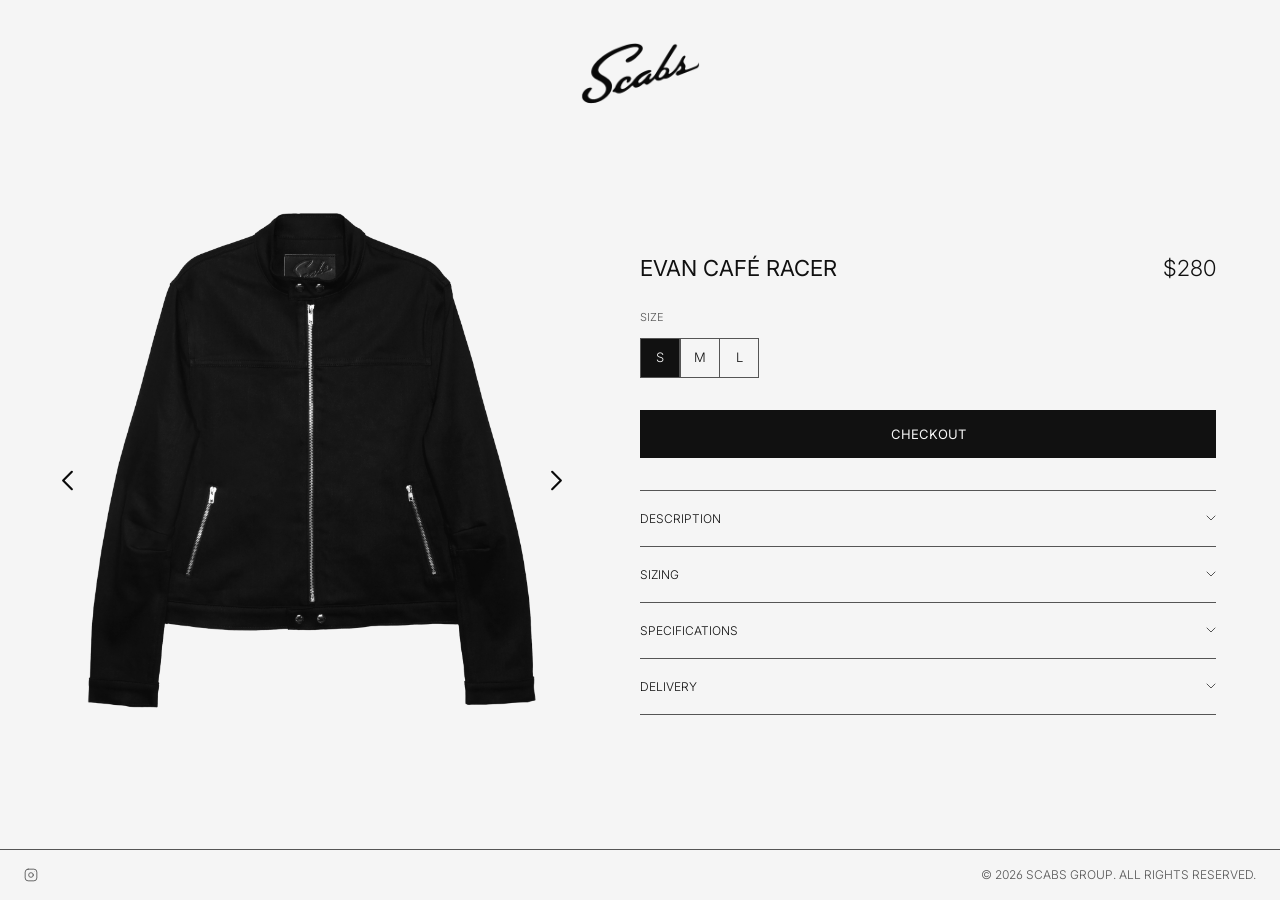
==== index.html @ aaa984b3 "Initial commit — evan café racer ecom build Co-Authored-By: Claude Sonnet 4.6 <noreply@anthropic.com" ====
<!DOCTYPE html>
<html lang="en">
<head>
  <meta charset="UTF-8">
  <meta name="viewport" content="width=device-width, initial-scale=1.0">
  <meta name="description" content="evan cafe racer — 05.30.2026. scabs group.">
  <title>scabs</title>
  <meta name="author" content="@sandithxyz">
  <link rel="icon" href="data:,">
  <link rel="preconnect" href="https://fonts.googleapis.com">
  <link rel="preconnect" href="https://fonts.gstatic.com" crossorigin>
  <link rel="stylesheet" href="https://fonts.googleapis.com/css2?family=Inter:wght@300;400;600&display=swap">
  <link rel="stylesheet" href="style.css">
</head>
<body>

  <!-- ===================== FRAME ===================== -->
  <div class="frame">

    <!-- HEADER -->
    <header class="site-header">
      <a href="index.html" class="site-header__logo-link" aria-label="scabs — home">
        <img
          src="assets/logo.webp"
          alt="SCABS GROUP"
          class="site-header__logo"
          decoding="async"
          loading="eager"
        >
      </a>
    </header>

    <!-- MAIN -->
    <main id="main-content" class="ecom-main">
      <div class="product">

        <!-- GALLERY -->
        <div class="product__gallery-wrap">
          <div class="product__gallery" aria-label="product images">

            <div class="gallery__clip">
            <div class="gallery__track">
              <img src="assets/gallery/front.webp" alt="evan café racer — front" class="gallery__img" loading="eager" decoding="async">
              <img src="assets/gallery/back.webp" alt="evan café racer — back" class="gallery__img" loading="lazy" decoding="async">
              <img src="assets/gallery/waist.webp" alt="evan café racer — waist" class="gallery__img" loading="lazy" decoding="async">
              <img src="assets/gallery/arm.webp" alt="evan café racer — arm" class="gallery__img" loading="lazy" decoding="async">
              <img src="assets/gallery/darts.webp" alt="evan café racer — darts" class="gallery__img" loading="lazy" decoding="async">
            </div>
            </div>

            <button class="gallery__btn gallery__btn--prev" type="button" aria-label="previous image">
              <svg width="22" height="13" viewBox="0 0 10 6" fill="none" stroke="currentColor" stroke-width="1" stroke-linecap="round" stroke-linejoin="round" aria-hidden="true">
                <path d="M1 1L5 5L9 1"/>
              </svg>
            </button>
            <button class="gallery__btn gallery__btn--next" type="button" aria-label="next image">
              <svg width="22" height="13" viewBox="0 0 10 6" fill="none" stroke="currentColor" stroke-width="1" stroke-linecap="round" stroke-linejoin="round" aria-hidden="true">
                <path d="M1 1L5 5L9 1"/>
              </svg>
            </button>

            <div class="gallery__dots" aria-hidden="true"></div>

          </div>
        </div>

        <!-- DETAILS -->
        <div class="product__details">

          <div class="product__header">
            <h1 class="product__title">evan caf&eacute; racer</h1>
            <span class="product__price">$280</span>
          </div>

          <div class="product__size-wrap">
            <p class="product__size-label">size</p>
            <div class="product__size-options" role="group" aria-label="select size">
              <input type="radio" name="size" id="size-s" value="s" class="size-input" checked>
              <label for="size-s" class="size-btn" data-size="S">s</label>
              <input type="radio" name="size" id="size-m" value="m" class="size-input">
              <label for="size-m" class="size-btn" data-size="M">m</label>
              <input type="radio" name="size" id="size-l" value="l" class="size-input">
              <label for="size-l" class="size-btn" data-size="L">l</label>
            </div>
          </div>

          <button class="product__checkout" type="button">checkout</button>

          <div class="product__accordion">

            <!-- DESCRIPTION -->
            <div class="accordion-item">
              <button class="accordion-header" type="button" aria-expanded="false">
                description
                <span class="accordion-icon" aria-hidden="true">
                  <svg width="10" height="6" viewBox="0 0 10 6" fill="none" stroke="currentColor" stroke-width="1" stroke-linecap="round" stroke-linejoin="round">
                    <path d="M1 1L5 5L9 1"/>
                  </svg>
                </span>
              </button>
              <div class="accordion-body">
                <div class="accordion-body__inner">
                  <p class="accordion-text">cut from a 12 oz raw stretch denim, the evan caf&eacute; racer features:</p>
                  <ul class="accordion-list">
                    <li>silver hardware</li>
                    <li>flat-felled seams throughout</li>
                    <li>darted elbows</li>
                    <li>front zipper closure</li>
                    <li>zippered front pockets</li>
                    <li>zipper vents at the sleeves</li>
                    <li>back cinches</li>
                    <li>snap closures at collar, waistband, and cuffs</li>
                    <li>vegetable tanned cowhide leather patch</li>
                  </ul>
                </div>
              </div>
            </div>

            <!-- SIZING -->
            <div class="accordion-item">
              <button class="accordion-header" type="button" aria-expanded="false">
                sizing
                <span class="accordion-icon" aria-hidden="true">
                  <svg width="10" height="6" viewBox="0 0 10 6" fill="none" stroke="currentColor" stroke-width="1" stroke-linecap="round" stroke-linejoin="round">
                    <path d="M1 1L5 5L9 1"/>
                  </svg>
                </span>
              </button>
              <div class="accordion-body">
                <div class="accordion-body__inner">
                <div class="sizing-chart">

                  <div class="sizing-chart__header">
                    <span class="sizing-chart__label">size chart</span>
                    <div class="sizing-toggle" role="group" aria-label="unit toggle">
                      <button class="sizing-toggle__btn is-active" data-unit="in" type="button">in</button>
                      <button class="sizing-toggle__btn" data-unit="cm" type="button">cm</button>
                    </div>
                  </div>

                  <div class="sizing-table-wrap">
                    <table class="sizing-table">
                      <thead>
                        <tr>
                          <th class="sizing-table__head sizing-table__head--label">size</th>
                          <th class="sizing-table__head">s</th>
                          <th class="sizing-table__head">m</th>
                          <th class="sizing-table__head">l</th>
                        </tr>
                      </thead>
                      <tbody>
                        <tr>
                          <td class="sizing-table__label">chest</td>
                          <td data-in="20" data-cm="50.8">20</td>
                          <td data-in="21" data-cm="53.3">21</td>
                          <td data-in="22" data-cm="55.9">22</td>
                        </tr>
                        <tr>
                          <td class="sizing-table__label">shoulder</td>
                          <td data-in="17" data-cm="43.2">17</td>
                          <td data-in="17.5" data-cm="44.5">17.5</td>
                          <td data-in="18" data-cm="45.7">18</td>
                        </tr>
                        <tr>
                          <td class="sizing-table__label">length</td>
                          <td data-in="24" data-cm="61.0">24</td>
                          <td data-in="24.5" data-cm="62.2">24.5</td>
                          <td data-in="25" data-cm="63.5">25</td>
                        </tr>
                        <tr>
                          <td class="sizing-table__label">sleeve</td>
                          <td data-in="26.5" data-cm="67.3">26.5</td>
                          <td data-in="26.75" data-cm="68.0">26.75</td>
                          <td data-in="27" data-cm="68.6">27</td>
                        </tr>
                      </tbody>
                    </table>
                  </div>

                  <button class="sizing-calc-trigger" type="button">SIZE CALCULATOR</button>

                </div>
                </div>
              </div>
            </div>

            <!-- SPECIFICATIONS -->
            <div class="accordion-item">
              <button class="accordion-header" type="button" aria-expanded="false">
                specifications
                <span class="accordion-icon" aria-hidden="true">
                  <svg width="10" height="6" viewBox="0 0 10 6" fill="none" stroke="currentColor" stroke-width="1" stroke-linecap="round" stroke-linejoin="round">
                    <path d="M1 1L5 5L9 1"/>
                  </svg>
                </span>
              </button>
              <div class="accordion-body">
                <div class="accordion-body__inner">
                  <dl class="spec-list">
                    <div class="spec-row">
                      <dt class="spec-label">composition</dt>
                      <dd class="spec-value">99% cotton, 1% elastane</dd>
                    </div>
                    <div class="spec-row">
                      <dt class="spec-label">hardware</dt>
                      <dd class="spec-value">snap and zipper closures in silver</dd>
                    </div>
                    <div class="spec-row">
                      <dt class="spec-label">production</dt>
                      <dd class="spec-value">made in los angeles, usa</dd>
                    </div>
                    <div class="spec-row">
                      <dt class="spec-label">care</dt>
                      <dd class="spec-value">hand wash in cold water and air dry. refer to care label for further instructions.</dd>
                    </div>
                  </dl>
                </div>
              </div>
            </div>

            <!-- DELIVERY -->
            <div class="accordion-item">
              <button class="accordion-header" type="button" aria-expanded="false">
                delivery
                <span class="accordion-icon" aria-hidden="true">
                  <svg width="10" height="6" viewBox="0 0 10 6" fill="none" stroke="currentColor" stroke-width="1" stroke-linecap="round" stroke-linejoin="round">
                    <path d="M1 1L5 5L9 1"/>
                  </svg>
                </span>
              </button>
              <div class="accordion-body">
                <div class="accordion-body__inner">
                  <dl class="spec-list">
                    <div class="spec-row">
                      <dt class="spec-label">shipping</dt>
                      <dd class="spec-value">complimentary standard shipping on all u.s. orders, 2–5 days after shipping. same/next day local delivery available within los angeles and orange county.</dd>
                    </div>
                    <div class="spec-row">
                      <dt class="spec-label">returns</dt>
                      <dd class="spec-value">items received in a defective or damaged condition may be returned within fourteen days of delivery for a full refund. all other sales are final.</dd>
                    </div>
                    <div class="spec-row">
                      <dt class="spec-label">contact</dt>
                      <dd class="spec-value">for all other inquiries contact <a href="mailto:info@scabs.online" class="accordion-link">info@scabs.online</a></dd>
                    </div>
                  </dl>
                </div>
              </div>
            </div>

          </div><!-- /.product__accordion -->

        </div><!-- /.product__details -->

      </div><!-- /.product -->
    </main>

  </div><!-- /.frame -->

  <!-- ===================== FOOTER ===================== -->
  <footer class="site-footer">
    <div class="site-footer__inner">
      <a
        href="https://www.instagram.com/scabsonline"
        class="footer-instagram"
        aria-label="scabs group on instagram"
        target="_blank"
        rel="noopener noreferrer"
      >
        <svg xmlns="http://www.w3.org/2000/svg" viewBox="0 0 24 24" width="14" height="14" fill="none" stroke="currentColor" stroke-width="1.5" stroke-linecap="round" stroke-linejoin="round" aria-hidden="true" focusable="false">
          <rect x="2" y="2" width="20" height="20" rx="5" ry="5"/>
          <circle cx="12" cy="12" r="4"/>
          <circle cx="17.5" cy="6.5" r="0.5" fill="currentColor" stroke="none"/>
        </svg>
      </a>
      <p class="footer-copy">© 2026 scabs group<span class="footer-copy__rights">. all rights reserved.</span></p>
    </div>
  </footer>

  <!-- ===================== SIZE CALCULATOR MODAL ===================== -->
  <div class="calc-backdrop" id="calc-backdrop" aria-hidden="true"></div>

  <div
    class="calc-modal"
    id="calc-modal"
    role="dialog"
    aria-modal="true"
    aria-labelledby="calc-modal-heading"
    aria-hidden="true"
    tabindex="-1"
  >
    <div class="calc-modal__header">
      <h2 class="calc-modal__heading" id="calc-modal-heading">size calculator</h2>
      <button class="calc-modal__close" id="calc-modal-close" type="button" aria-label="close size calculator">
        <svg width="12" height="12" viewBox="0 0 12 12" fill="none" stroke="currentColor" stroke-width="1" stroke-linecap="round" aria-hidden="true">
          <line x1="1" y1="1" x2="11" y2="11"/>
          <line x1="11" y1="1" x2="1" y2="11"/>
        </svg>
      </button>
    </div>

    <!-- STEP 1: HEIGHT + WEIGHT -->
    <div class="calc-step" id="calc-step-1">
      <div class="calc-unit-toggle" role="group" aria-label="measurement unit">
        <button class="calc-unit-btn is-active" data-unit="imperial" type="button">imperial</button>
        <button class="calc-unit-btn" data-unit="metric" type="button">metric</button>
      </div>

      <div id="calc-imperial-fields">
        <div class="calc-field-group">
          <label class="calc-label" for="calc-ft">height</label>
          <div class="calc-height-row">
            <input class="calc-input" type="number" id="calc-ft" placeholder="ft" min="4" max="7">
            <input class="calc-input" type="number" id="calc-in" placeholder="in" min="0" max="11">
          </div>
        </div>
        <div class="calc-field-group">
          <label class="calc-label" for="calc-lbs">weight</label>
          <input class="calc-input" type="number" id="calc-lbs" placeholder="lbs" min="80" max="400">
        </div>
        <span class="calc-error" id="calc-imperial-error" role="alert" aria-live="polite"></span>
      </div>

      <div id="calc-metric-fields" hidden>
        <div class="calc-field-group">
          <label class="calc-label" for="calc-cm">height</label>
          <input class="calc-input" type="number" id="calc-cm" placeholder="cm" min="140" max="220">
        </div>
        <div class="calc-field-group">
          <label class="calc-label" for="calc-kg">weight</label>
          <input class="calc-input" type="number" id="calc-kg" placeholder="kg" min="40" max="180">
        </div>
        <span class="calc-error" id="calc-metric-error" role="alert" aria-live="polite"></span>
      </div>

      <button class="calc-btn calc-btn--ghost" id="calc-next" type="button">next</button>
    </div>

    <!-- STEP 2: BODY TYPE -->
    <div class="calc-step" id="calc-step-2" hidden>
      <p class="calc-step-label">body type</p>
      <div class="calc-type-options" role="group" aria-label="select body type">
        <button class="calc-type-btn" data-type="slim" type="button">
          <span class="calc-type-name">slim</span>
          <span class="calc-type-desc">lean frame, minimal mass</span>
        </button>
        <button class="calc-type-btn" data-type="regular" type="button">
          <span class="calc-type-name">regular</span>
          <span class="calc-type-desc">average proportions</span>
        </button>
        <button class="calc-type-btn" data-type="athletic" type="button">
          <span class="calc-type-name">athletic</span>
          <span class="calc-type-desc">muscular, active build</span>
        </button>
        <button class="calc-type-btn" data-type="broad" type="button">
          <span class="calc-type-name">broad</span>
          <span class="calc-type-desc">wider frame, broader shoulders</span>
        </button>
      </div>
      <button class="calc-btn calc-btn--ghost" id="calc-back-2" type="button">back</button>
    </div>

    <!-- STEP 3: RESULT -->
    <div class="calc-step" id="calc-step-3" hidden>
      <p class="calc-step-label">recommended size</p>
      <p class="calc-result" id="calc-result-size">—</p>
      <div class="calc-step-actions">
        <button class="calc-btn calc-btn--primary" id="calc-checkout" type="button">select size</button>
        <button class="calc-btn calc-btn--ghost" id="calc-back" type="button">back</button>
      </div>
    </div>

  </div><!-- /.calc-modal -->

  <!-- ===================== LIGHTBOX ===================== -->
  <div class="lightbox" id="lightbox" role="dialog" aria-modal="true" aria-label="image viewer" aria-hidden="true">
    <button class="lightbox__close" id="lightbox-close" type="button" aria-label="close">
      <svg width="14" height="14" viewBox="0 0 12 12" fill="none" stroke="currentColor" stroke-width="1" stroke-linecap="round" aria-hidden="true">
        <line x1="1" y1="1" x2="11" y2="11"/>
        <line x1="11" y1="1" x2="1" y2="11"/>
      </svg>
    </button>
    <div class="lightbox__stage">
      <div class="lightbox__track"></div>
    </div>
    <button class="lightbox__btn lightbox__btn--prev" type="button" aria-label="previous image">
      <svg width="22" height="13" viewBox="0 0 10 6" fill="none" stroke="currentColor" stroke-width="1" stroke-linecap="round" stroke-linejoin="round" aria-hidden="true">
        <path d="M1 1L5 5L9 1"/>
      </svg>
    </button>
    <button class="lightbox__btn lightbox__btn--next" type="button" aria-label="next image">
      <svg width="22" height="13" viewBox="0 0 10 6" fill="none" stroke="currentColor" stroke-width="1" stroke-linecap="round" stroke-linejoin="round" aria-hidden="true">
        <path d="M1 1L5 5L9 1"/>
      </svg>
    </button>
    <div class="lightbox__dots" aria-hidden="true"></div>
  </div><!-- /.lightbox -->

  <script src="scripts/main.js"></script>
</body>
</html>
---- style.css ----
/* =============================================================
   SCABS GROUP LLC — ecom/style.css
   ============================================================= */

/* ─── DESIGN TOKENS ─────────────────────────────────────────── */
:root {
  /* Color */
  --paper: #F5F5F5;
  --smoke: #555555;
  --onyx:  #111111;
  --dust:  #DBD7D2;

  /* Typography */
  --font: "Inter", system-ui, -apple-system, sans-serif;

  /* Type sizes */
  --text-10: 10px;
  --text-11: 11px;
  --text-12: 12px;
  --text-13: 13px;
  --text-14: 14px;

  /* Spacing */
  --space-2:  8px;
  --space-3:  12px;
  --space-4:  16px;
  --space-5:  20px;
  --space-6:  24px;
  --space-7:  32px;
  --space-8:  40px;
  --space-9:  48px;

  /* Layout */
  --frame-pad: 24px;

  /* Border */
  --border: 0.5px solid var(--smoke);

  /* Transition */
  --transition: 200ms ease;
}


/* ─── RESET ──────────────────────────────────────────────────── */
*, *::before, *::after {
  box-sizing: border-box;
  margin: 0;
  padding: 0;
}

html {
  font-size: 100%;
  -webkit-text-size-adjust: 100%;
}

img {
  display: block;
  max-width: 100%;
}

a {
  color: inherit;
  text-decoration: none;
}

::selection {
  background-color: var(--onyx);
  color: var(--paper);
}


/* ─── BASE ───────────────────────────────────────────────────── */
body {
  background-color: var(--paper);
  color: var(--smoke);
  font-family: var(--font);
  font-size: var(--text-13);
  font-weight: 300;
  line-height: 1.5;
  font-feature-settings: "ss01" 1, "cv11" 1;
  text-transform: uppercase;
  min-height: 100vh;
  min-height: 100dvh;
  display: flex;
  flex-direction: column;
}

/* ─── PAGE LOAD ANIMATION ────────────────────────────────────── */
@keyframes fade-up {
  from { opacity: 0; transform: translateY(6px); }
  to   { opacity: 1; transform: translateY(0); }
}

.site-header { animation: fade-up 900ms cubic-bezier(0.25, 0, 0.1, 1) both; animation-delay:   0ms; }
.ecom-main   { animation: fade-up 900ms cubic-bezier(0.25, 0, 0.1, 1) both; animation-delay:  60ms; }
.site-footer { animation: fade-up 900ms cubic-bezier(0.25, 0, 0.1, 1) both; animation-delay: 120ms; }


/* ─── FRAME ──────────────────────────────────────────────────── */
.frame {
  padding: var(--frame-pad);
  display: flex;
  flex-direction: column;
  flex: 1;
}


/* ─── HEADER ─────────────────────────────────────────────────── */
.site-header {
  display: flex;
  justify-content: center;
  align-items: center;
  height: 120px;
  overflow: visible;
  margin-top: -12px;
  margin-bottom: 0;
}

.site-header__logo-link {
  display: inline-flex;
  height: 120px;
  transition: opacity var(--transition);
}

.site-header__logo-link:hover {
  opacity: 0.6;
}

.site-header__logo-link:focus-visible {
  outline: 1.5px solid var(--onyx);
  outline-offset: 3px;
}

.site-header__logo {
  height: 100%;
  width: auto;
  filter: invert(1);
}


/* ─── ECOM MAIN ──────────────────────────────────────────────── */
.ecom-main {
  flex: 1;
  display: flex;
}


/* ─── PRODUCT LAYOUT ─────────────────────────────────────────── */
.product {
  display: flex;
  flex: 1;
  align-items: flex-start;
}

.product__gallery-wrap {
  flex: 1;
  display: flex;
  justify-content: center;
  align-items: flex-start;
}

.product__gallery {
  background-color: var(--paper);
  position: sticky;
  top: var(--frame-pad);
  aspect-ratio: 4 / 5;
  height: calc(100dvh - 120px - 2 * var(--frame-pad) - 56px);
  overflow: visible;
}

.product__details {
  flex: 1;
  padding: var(--space-9) var(--space-8);
  padding-top: calc(var(--space-9) * 2.5);
}


/* ─── PRODUCT DETAILS ────────────────────────────────────────── */
.product__header {
  display: flex;
  align-items: baseline;
  justify-content: space-between;
  margin-bottom: var(--space-6);
}

.product__title {
  font-size: 22px;
  font-weight: 400;
  color: var(--onyx);
}

.product__price {
  font-size: 22px;
  font-weight: 300;
  color: var(--onyx);
}

/* ─── SIZE ───────────────────────────────────────────────────── */
.product__size-wrap {
  margin-bottom: var(--space-7);
}

.product__size-label {
  font-size: var(--text-11);
  font-weight: 300;
  color: var(--smoke);
  margin-bottom: var(--space-3);
}

.product__size-options {
  display: flex;
}

.size-input {
  position: absolute;
  opacity: 0;
  pointer-events: none;
  width: 0;
  height: 0;
}

.size-btn {
  display: flex;
  align-items: center;
  justify-content: center;
  width: 40px;
  height: 40px;
  border: var(--border);
  margin-left: -0.5px;
  font-family: var(--font);
  font-size: var(--text-13);
  font-weight: 300;
  color: var(--onyx);
  cursor: pointer;
  transition: background-color var(--transition), color var(--transition);
}

.size-input:first-child + .size-btn {
  margin-left: 0;
}

.size-input:checked + .size-btn {
  background-color: var(--onyx);
  color: var(--paper);
}

.size-btn:hover {
  background-color: var(--dust);
  color: var(--onyx);
}


/* ─── CHECKOUT ───────────────────────────────────────────────── */
.product__checkout {
  width: 100%;
  padding: var(--space-4);
  background-color: var(--onyx);
  color: var(--paper);
  font-family: var(--font);
  font-size: var(--text-13);
  font-weight: 400;
  text-transform: uppercase;
  border: none;
  cursor: pointer;
  margin-bottom: var(--space-7);
  transition: background-color var(--transition), color var(--transition);
}

.product__checkout:hover {
  background-color: var(--dust);
  color: var(--onyx);
}

.product__checkout:focus-visible {
  outline: 1.5px solid var(--onyx);
  outline-offset: 2px;
}


/* ─── ACCORDION ──────────────────────────────────────────────── */
.product__accordion {
  border-top: var(--border);
}

.accordion-item {
  border-bottom: var(--border);
}

.accordion-header {
  display: flex;
  align-items: center;
  justify-content: space-between;
  width: 100%;
  padding: var(--space-5) 0;
  font-family: var(--font);
  font-size: var(--text-12);
  font-weight: 300;
  color: var(--onyx);
  background: none;
  border: none;
  cursor: pointer;
  text-align: left;
  text-transform: uppercase;
}

.accordion-icon {
  display: inline-flex;
  align-items: center;
  flex-shrink: 0;
  color: var(--smoke);
}

.accordion-icon svg {
  transition: transform 0.2s linear;
}

.accordion-item.is-open .accordion-icon svg {
  transform: rotate(180deg);
}

.accordion-body {
  height: 0;
  overflow: hidden;
  transition: height 0.25s linear;
}

.accordion-body__inner {
  padding-bottom: var(--space-5);
}

.accordion-text {
  font-size: var(--text-12);
  font-weight: 300;
  color: var(--smoke);
  margin-bottom: var(--space-3);
}

.accordion-list {
  list-style: none;
  display: flex;
  flex-direction: column;
  gap: var(--space-2);
}

.accordion-list li {
  font-size: var(--text-12);
  font-weight: 300;
  color: var(--smoke);
  padding-left: var(--space-4);
  position: relative;
}

.accordion-list li::before {
  content: '·';
  position: absolute;
  left: 0;
}

.spec-list {
  display: flex;
  flex-direction: column;
  gap: var(--space-3);
}

.spec-row {
  display: flex;
  gap: var(--space-6);
}

.spec-label {
  font-size: var(--text-12);
  font-weight: 300;
  color: var(--onyx);
  min-width: 100px;
  flex-shrink: 0;
}

.spec-value {
  font-size: var(--text-12);
  font-weight: 300;
  color: var(--smoke);
  line-height: 1.5;
}

/* ─── SIZING CHART ───────────────────────────────────────────── */
.sizing-chart {
  display: flex;
  flex-direction: column;
  gap: var(--space-5);
}

.sizing-chart__header {
  display: flex;
  align-items: center;
  justify-content: space-between;
}

.sizing-chart__label {
  font-size: var(--text-12);
  font-weight: 300;
  color: var(--onyx);
}

.sizing-toggle {
  display: flex;
}

.sizing-toggle__btn {
  display: flex;
  align-items: center;
  justify-content: center;
  width: 48px;
  height: 28px;
  border: var(--border);
  margin-left: -0.5px;
  font-family: var(--font);
  font-size: var(--text-12);
  font-weight: 300;
  color: var(--onyx);
  background: transparent;
  cursor: pointer;
  text-transform: uppercase;
  transition: background-color var(--transition), color var(--transition);
}

.sizing-toggle__btn:first-child {
  margin-left: 0;
}

.sizing-toggle__btn.is-active {
  background-color: var(--onyx);
  color: var(--paper);
}

.sizing-toggle__btn:not(.is-active):hover {
  background-color: var(--dust);
}

.sizing-table-wrap {
  overflow-x: auto;
}

.sizing-table {
  width: 100%;
  border-collapse: collapse;
  font-size: var(--text-12);
  font-weight: 300;
  table-layout: fixed;
}

.sizing-table__head {
  background-color: var(--dust);
  color: var(--onyx);
  font-weight: 300;
  padding: var(--space-3) var(--space-4);
  border: none;
  text-align: center;
  width: 25%;
}

.sizing-table__head--label {
  text-align: center;
}

.sizing-table tbody tr {
  border-top: 6px solid transparent;
}

.sizing-table td {
  padding: var(--space-3) var(--space-4);
  border: none;
  color: var(--smoke);
  text-align: center;
}

.sizing-table td.sizing-table__label {
  color: var(--onyx);
  text-align: center;
}

.sizing-calc-trigger {
  background: none;
  border: none;
  padding: 0;
  font-family: inherit;
  font-size: var(--text-12);
  font-weight: inherit;
  color: inherit;
  text-decoration: underline;
  text-underline-offset: 2px;
  cursor: pointer;
  transition: color var(--transition);
}

.sizing-calc-trigger:hover {
  color: var(--onyx);
}


.accordion-link {
  color: inherit;
  text-decoration: underline;
  text-underline-offset: 2px;
  transition: color var(--transition);
}

.accordion-link:hover {
  color: var(--onyx);
}


/* ─── GALLERY ────────────────────────────────────────────────── */
.gallery__clip {
  width: 100%;
  height: 100%;
  overflow: hidden;
}

.gallery__track {
  display: flex;
  width: 100%;
  height: 100%;
  transition: transform 0.18s linear; /* overridden by JS when snapping */
}

.gallery__img {
  flex: none;
  width: 100%;
  height: 100%;
  object-fit: cover;
  -webkit-touch-callout: none;
  -webkit-user-select: none;
  user-select: none;
}

.lightbox__img {
  -webkit-touch-callout: none;
  -webkit-user-select: none;
  user-select: none;
}

.gallery__btn {
  position: absolute;
  top: 50%;
  transform: translateY(-50%);
  background: none;
  border: none;
  padding: 4px;
  color: white;
  mix-blend-mode: difference;
  cursor: pointer;
  display: inline-flex;
  align-items: center;
  justify-content: center;
}

.gallery__btn--prev {
  left: 0;
  rotate: 90deg;
}

.gallery__btn--next {
  right: 0;
  rotate: -90deg;
}

.gallery__dots {
  display: none;
}

.gallery__dot {
  width: 6px;
  height: 6px;
  border-radius: 50%;
  background-color: var(--dust);
  border: none;
  padding: 0;
  cursor: pointer;
  transition: background-color var(--transition);
  flex-shrink: 0;
}

.gallery__dot:hover,
.gallery__dot.is-active {
  background-color: var(--onyx);
}



/* ─── FOOTER ─────────────────────────────────────────────────── */
.site-footer {
  border-top: var(--border);
  padding: var(--space-4) var(--frame-pad);
}

.site-footer__inner {
  display: flex;
  align-items: center;
  justify-content: space-between;
}

.footer-instagram {
  color: var(--smoke);
  display: inline-flex;
  align-items: center;
  transition: color var(--transition);
}

.footer-instagram:hover {
  color: var(--onyx);
}

.footer-instagram:focus-visible {
  outline: 1.5px solid var(--onyx);
  outline-offset: 2px;
}

.footer-copy {
  font-size: var(--text-12);
  font-weight: 300;
  color: var(--smoke);
  text-align: right;
}


/* ─── SIZE CALCULATOR MODAL ──────────────────────────────────── */
.calc-backdrop {
  position: fixed;
  inset: 0;
  background-color: rgba(17, 17, 17, 0.60);
  z-index: 200;
  opacity: 0;
  pointer-events: none;
  transition: opacity var(--transition);
}

.calc-backdrop.is-visible {
  opacity: 1;
  pointer-events: auto;
}

/* ─── LIGHTBOX ───────────────────────────────────────────────── */

.lightbox {
  position: fixed;
  inset: 0;
  z-index: 300;
  background-color: var(--paper);
  display: flex;
  align-items: center;
  justify-content: center;
  opacity: 0;
  pointer-events: none;
  transition: opacity 250ms ease;
}

.lightbox.is-visible {
  opacity: 1;
  pointer-events: auto;
}

.lightbox__stage {
  width: 100%;
  height: 100%;
  overflow: hidden;
}

.lightbox__track {
  display: flex;
  width: 100%;
  height: 100%;
  transition: transform 0.18s linear;
}

.lightbox__img {
  flex: none;
  width: 100%;
  height: 100%;
  object-fit: contain;
  padding: 60px var(--space-9);
}

.lightbox__close {
  position: absolute;
  top: var(--frame-pad);
  right: var(--frame-pad);
  background: none;
  border: none;
  color: var(--onyx);
  cursor: pointer;
  padding: var(--space-2);
  transition: opacity var(--transition);
}

.lightbox__close:hover {
  opacity: 0.6;
}

.lightbox__btn {
  position: absolute;
  top: 50%;
  transform: translateY(-50%);
  background: none;
  border: none;
  color: var(--onyx);
  cursor: pointer;
  padding: 4px;
  transition: opacity var(--transition);
  display: inline-flex;
  align-items: center;
  justify-content: center;
}

.lightbox__btn:hover {
  opacity: 0.6;
}

.lightbox__btn--prev {
  left: var(--frame-pad);
  rotate: 90deg;
}

.lightbox__btn--next {
  right: var(--frame-pad);
  rotate: -90deg;
}

.lightbox__dots {
  position: absolute;
  bottom: var(--space-7);
  left: 0;
  right: 0;
  display: none;
  gap: 8px;
  justify-content: center;
  align-items: center;
}

.lightbox__dot {
  width: 6px;
  height: 6px;
  border-radius: 50%;
  background-color: var(--dust);
  border: none;
  padding: 0;
  cursor: pointer;
  flex-shrink: 0;
  transition: background-color var(--transition);
}

.lightbox__dot:hover,
.lightbox__dot.is-active {
  background-color: var(--onyx);
}

@media (max-width: 768px) {
  .lightbox__btn {
    display: none;
  }

  .lightbox__dots {
    display: flex;
  }

  .lightbox__img {
    padding: 60px var(--space-5);
  }
}

/* ─── CALC MODAL ─────────────────────────────────────────────── */

.calc-modal {
  position: fixed;
  top: 50%;
  left: 50%;
  transform: translate(-50%, -50%);
  z-index: 201;
  background-color: var(--paper);
  border: var(--border);
  width: calc(100% - var(--space-9));
  max-width: 420px;
  padding: var(--space-7);
  max-height: 90dvh;
  overflow-y: auto;
  opacity: 0;
  pointer-events: none;
  transition: opacity var(--transition);
  outline: none;
}

.calc-modal.is-visible {
  opacity: 1;
  pointer-events: auto;
}

.calc-modal__header {
  display: flex;
  align-items: center;
  justify-content: space-between;
  margin-bottom: var(--space-7);
}

.calc-modal__heading {
  font-size: var(--text-13);
  font-weight: 400;
  color: var(--onyx);
}

.calc-modal__close {
  background: none;
  border: none;
  padding: 0;
  color: var(--smoke);
  display: inline-flex;
  align-items: center;
  cursor: pointer;
  transition: color var(--transition);
}

.calc-modal__close:hover {
  color: var(--onyx);
}

.calc-modal__close:focus-visible {
  outline: 1.5px solid var(--onyx);
  outline-offset: 2px;
}

.calc-step {
  display: flex;
  flex-direction: column;
  gap: var(--space-5);
}

.calc-step[hidden] {
  display: none;
}

.calc-unit-toggle {
  display: flex;
}

.calc-unit-btn {
  flex: 1;
  padding: var(--space-3);
  border: var(--border);
  margin-left: -0.5px;
  font-family: var(--font);
  font-size: var(--text-12);
  font-weight: 300;
  color: var(--onyx);
  background: transparent;
  cursor: pointer;
  text-transform: uppercase;
  transition: background-color var(--transition), color var(--transition);
}

.calc-unit-btn:first-child {
  margin-left: 0;
}

.calc-unit-btn.is-active {
  background-color: var(--onyx);
  color: var(--paper);
}

.calc-unit-btn:not(.is-active):hover {
  background-color: var(--dust);
}

.calc-field-group {
  display: flex;
  flex-direction: column;
  gap: var(--space-2);
  margin-top: var(--space-4);
}

.calc-field-group:first-child {
  margin-top: 0;
}

.calc-label {
  font-size: var(--text-11);
  font-weight: 300;
  color: var(--smoke);
}

.calc-height-row {
  display: flex;
  gap: var(--space-3);
}

.calc-input {
  width: 100%;
  font-family: var(--font);
  font-size: var(--text-13);
  font-weight: 300;
  color: var(--onyx);
  background: transparent;
  border: var(--border);
  padding: var(--space-3) var(--space-4);
  outline: none;
  appearance: none;
  -webkit-appearance: none;
  transition: border-color var(--transition);
}

.calc-input:focus {
  border-color: var(--onyx);
}

.calc-input[type="number"]::-webkit-outer-spin-button,
.calc-input[type="number"]::-webkit-inner-spin-button {
  -webkit-appearance: none;
  margin: 0;
}

.calc-input[type="number"] {
  -moz-appearance: textfield;
}

.calc-input::placeholder {
  color: var(--smoke);
  opacity: 0.5;
}

.calc-error {
  display: block;
  font-size: var(--text-11);
  font-weight: 300;
  color: var(--smoke);
  margin-top: var(--space-4);
}

.calc-btn {
  width: 100%;
  padding: var(--space-3) var(--space-4);
  font-family: var(--font);
  font-size: var(--text-12);
  font-weight: 400;
  text-transform: uppercase;
  cursor: pointer;
  transition: background-color var(--transition), color var(--transition);
}

.calc-btn--primary {
  background-color: var(--onyx);
  color: var(--paper);
  border: none;
}

.calc-btn--primary:hover {
  background-color: var(--dust);
  color: var(--onyx);
}

.calc-btn--ghost {
  background: transparent;
  color: var(--onyx);
  border: var(--border);
}

.calc-btn--ghost:hover {
  background-color: var(--dust);
}

.calc-step-label {
  font-size: var(--text-11);
  font-weight: 300;
  color: var(--smoke);
}

.calc-type-options {
  display: grid;
  grid-template-columns: 1fr 1fr;
  gap: 0;
}

.calc-type-btn {
  display: flex;
  flex-direction: column;
  align-items: flex-start;
  gap: var(--space-2);
  padding: var(--space-4);
  border: var(--border);
  margin-top: -0.5px;
  margin-left: -0.5px;
  font-family: var(--font);
  color: var(--onyx);
  background: transparent;
  cursor: pointer;
  text-align: left;
  text-transform: uppercase;
  transition: background-color var(--transition), color var(--transition);
}

.calc-type-btn:nth-child(1),
.calc-type-btn:nth-child(2) {
  margin-top: 0;
}

.calc-type-btn:nth-child(odd) {
  margin-left: 0;
}

.calc-type-btn:hover {
  background-color: var(--dust);
  color: var(--onyx);
}

.calc-type-btn.is-active {
  background-color: var(--onyx);
  color: var(--paper);
}

.calc-type-name {
  font-size: var(--text-12);
  font-weight: 400;
}

.calc-type-desc {
  font-size: var(--text-10);
  font-weight: 300;
  line-height: 1.4;
  text-transform: none;
}

.calc-result {
  font-size: 48px;
  font-weight: 300;
  color: var(--onyx);
  text-align: center;
  padding-block: var(--space-5);
}

.calc-step-actions {
  display: flex;
  flex-direction: column;
  gap: var(--space-3);
}


/* ─── MOBILE ─────────────────────────────────────────────────── */
@media (max-width: 768px) {
  .site-header {
    height: 130px;
  }

  .site-header__logo-link {
    height: 120px;
  }

  .product {
    flex-direction: column;
  }

  .product__gallery-wrap {
    flex: none;
    width: 100%;
    display: block;
  }

  .product__gallery {
    position: relative;
    width: calc(100% - 2 * var(--space-5));
    aspect-ratio: 4 / 5;
    height: auto;
    margin-inline: var(--space-5);
  }

  .gallery__btn {
    display: none;
  }

  .gallery__dots {
    display: flex;
    gap: 8px;
    justify-content: center;
    align-items: center;
    padding-top: var(--space-5);
    padding-bottom: var(--space-5);
  }

  .product__details {
    padding: var(--space-5) var(--space-5);
  }


  .calc-modal {
    width: calc(100% - 88px);
  }

  .site-footer {
    margin-top: -16px;
    padding-bottom: calc(var(--space-4) + 16px);
  }

  .footer-copy__rights {
    display: none;
  }
}
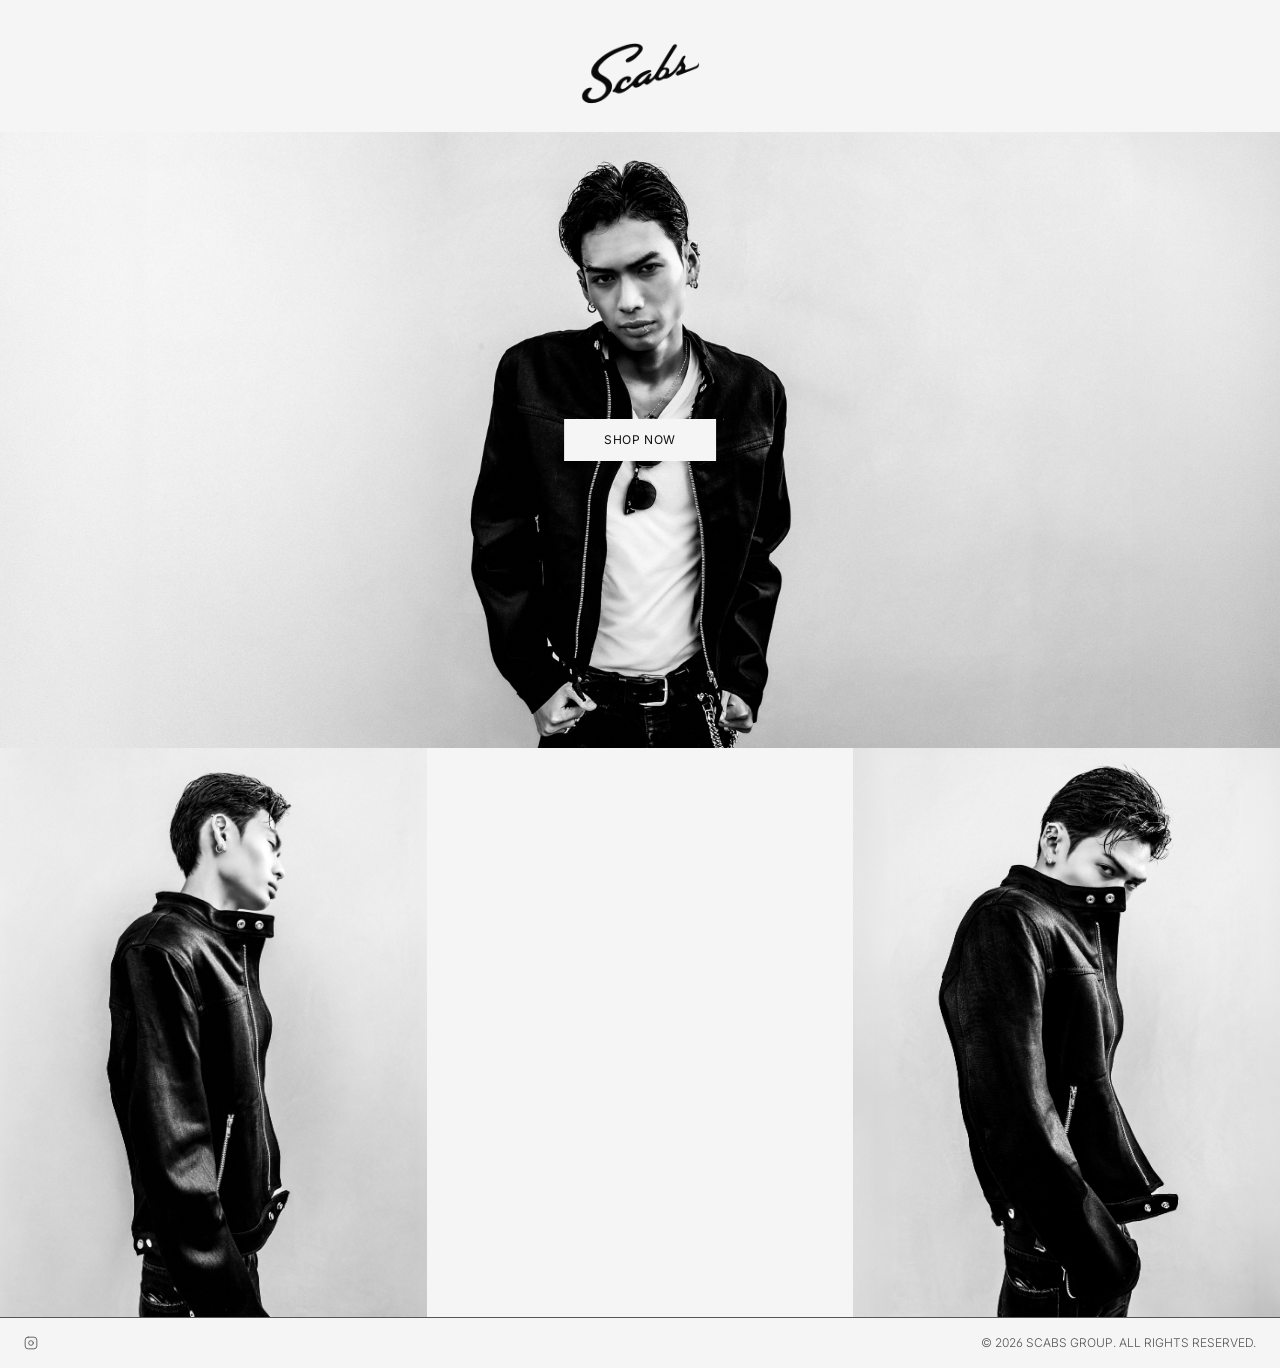
==== commit 06273174: "Add landing page, shop page, and size calculator improvements - Split index into landing page and sh" ====
--- a/index.html
+++ b/index.html
@@ -11,6 +11,131 @@
   <link rel="preconnect" href="https://fonts.gstatic.com" crossorigin>
   <link rel="stylesheet" href="https://fonts.googleapis.com/css2?family=Inter:wght@300;400;600&display=swap">
   <link rel="stylesheet" href="style.css">
+  <style>
+    main {
+      flex: 1;
+      display: flex;
+      flex-direction: column;
+    }
+
+    .landing-page {
+      display: block;
+      flex: none;
+      position: relative;
+      overflow: hidden;
+      margin-left: calc(-1 * var(--frame-pad));
+      margin-right: calc(-1 * var(--frame-pad));
+    }
+
+    .landing-page__img {
+      width: 100%;
+      height: auto;
+      display: block;
+      margin-bottom: -40px;
+      -webkit-touch-callout: none;
+      -webkit-user-select: none;
+      user-select: none;
+    }
+
+    .landing-page__btn {
+      position: absolute;
+      top: 50%;
+      left: 50%;
+      transform: translate(-50%, -50%);
+      background-color: var(--paper);
+      color: var(--onyx);
+      font-family: var(--font);
+      font-size: var(--text-12);
+      font-weight: 400;
+      letter-spacing: 0.05em;
+      text-transform: uppercase;
+      padding: var(--space-3) var(--space-8);
+      white-space: nowrap;
+      z-index: 10;
+      transition: background-color var(--transition);
+    }
+
+    .landing-page__btn:hover {
+      background-color: var(--dust);
+    }
+
+    .landing-collage {
+      display: grid;
+      grid-template-columns: 1fr 1fr 1fr;
+      flex-shrink: 0;
+      margin-left: calc(-1 * var(--frame-pad));
+      margin-right: calc(-1 * var(--frame-pad));
+      margin-bottom: calc(-1 * var(--frame-pad));
+    }
+
+    .landing-collage__item {
+      display: block;
+      overflow: hidden;
+      aspect-ratio: 3 / 4;
+    }
+
+    .landing-collage__img {
+      width: 100%;
+      height: 100%;
+      object-fit: cover;
+      display: block;
+      -webkit-touch-callout: none;
+      -webkit-user-select: none;
+      user-select: none;
+      transition: opacity 500ms ease;
+    }
+
+    .landing-collage__item:hover .landing-collage__img {
+      opacity: 0.75;
+    }
+
+    .landing-shop-btn {
+      display: none;
+    }
+
+    @media (max-width: 768px) {
+      main {
+        position: relative;
+      }
+      .landing-page {
+        display: none;
+      }
+      .landing-collage {
+        grid-template-columns: 1fr;
+        margin-top: 30px;
+        flex: 1;
+      }
+      .landing-collage__item {
+        aspect-ratio: unset;
+        height: 100%;
+        pointer-events: none;
+      }
+      .landing-collage__item:nth-child(2),
+      .landing-collage__item:nth-child(3) {
+        display: none;
+      }
+      .landing-shop-btn {
+        display: block;
+        position: absolute;
+        top: 50%;
+        left: 50%;
+        transform: translate(-50%, -50%);
+        background-color: var(--paper);
+        color: var(--onyx);
+        font-family: var(--font);
+        font-size: var(--text-12);
+        font-weight: 400;
+        letter-spacing: 0.05em;
+        text-transform: uppercase;
+        padding: var(--space-3) var(--space-8);
+        white-space: nowrap;
+        z-index: 10;
+      }
+      .site-footer {
+        margin-top: 0;
+      }
+    }
+  </style>
 </head>
 <body>
 
@@ -30,229 +155,48 @@
       </a>
     </header>
 
-    <!-- MAIN -->
+    <!-- LANDING -->
     <main id="main-content" class="ecom-main">
-      <div class="product">
-
-        <!-- GALLERY -->
-        <div class="product__gallery-wrap">
-          <div class="product__gallery" aria-label="product images">
-
-            <div class="gallery__clip">
-            <div class="gallery__track">
-              <img src="assets/gallery/front.webp" alt="evan café racer — front" class="gallery__img" loading="eager" decoding="async">
-              <img src="assets/gallery/back.webp" alt="evan café racer — back" class="gallery__img" loading="lazy" decoding="async">
-              <img src="assets/gallery/waist.webp" alt="evan café racer — waist" class="gallery__img" loading="lazy" decoding="async">
-              <img src="assets/gallery/arm.webp" alt="evan café racer — arm" class="gallery__img" loading="lazy" decoding="async">
-              <img src="assets/gallery/darts.webp" alt="evan café racer — darts" class="gallery__img" loading="lazy" decoding="async">
-            </div>
-            </div>
-
-            <button class="gallery__btn gallery__btn--prev" type="button" aria-label="previous image">
-              <svg width="22" height="13" viewBox="0 0 10 6" fill="none" stroke="currentColor" stroke-width="1" stroke-linecap="round" stroke-linejoin="round" aria-hidden="true">
-                <path d="M1 1L5 5L9 1"/>
-              </svg>
-            </button>
-            <button class="gallery__btn gallery__btn--next" type="button" aria-label="next image">
-              <svg width="22" height="13" viewBox="0 0 10 6" fill="none" stroke="currentColor" stroke-width="1" stroke-linecap="round" stroke-linejoin="round" aria-hidden="true">
-                <path d="M1 1L5 5L9 1"/>
-              </svg>
-            </button>
-
-            <div class="gallery__dots" aria-hidden="true"></div>
-
-          </div>
-        </div>
-
-        <!-- DETAILS -->
-        <div class="product__details">
-
-          <div class="product__header">
-            <h1 class="product__title">evan caf&eacute; racer</h1>
-            <span class="product__price">$280</span>
-          </div>
-
-          <div class="product__size-wrap">
-            <p class="product__size-label">size</p>
-            <div class="product__size-options" role="group" aria-label="select size">
-              <input type="radio" name="size" id="size-s" value="s" class="size-input" checked>
-              <label for="size-s" class="size-btn" data-size="S">s</label>
-              <input type="radio" name="size" id="size-m" value="m" class="size-input">
-              <label for="size-m" class="size-btn" data-size="M">m</label>
-              <input type="radio" name="size" id="size-l" value="l" class="size-input">
-              <label for="size-l" class="size-btn" data-size="L">l</label>
-            </div>
-          </div>
-
-          <button class="product__checkout" type="button">checkout</button>
-
-          <div class="product__accordion">
-
-            <!-- DESCRIPTION -->
-            <div class="accordion-item">
-              <button class="accordion-header" type="button" aria-expanded="false">
-                description
-                <span class="accordion-icon" aria-hidden="true">
-                  <svg width="10" height="6" viewBox="0 0 10 6" fill="none" stroke="currentColor" stroke-width="1" stroke-linecap="round" stroke-linejoin="round">
-                    <path d="M1 1L5 5L9 1"/>
-                  </svg>
-                </span>
-              </button>
-              <div class="accordion-body">
-                <div class="accordion-body__inner">
-                  <p class="accordion-text">cut from a 12 oz raw stretch denim, the evan caf&eacute; racer features:</p>
-                  <ul class="accordion-list">
-                    <li>silver hardware</li>
-                    <li>flat-felled seams throughout</li>
-                    <li>darted elbows</li>
-                    <li>front zipper closure</li>
-                    <li>zippered front pockets</li>
-                    <li>zipper vents at the sleeves</li>
-                    <li>back cinches</li>
-                    <li>snap closures at collar, waistband, and cuffs</li>
-                    <li>vegetable tanned cowhide leather patch</li>
-                  </ul>
-                </div>
-              </div>
-            </div>
-
-            <!-- SIZING -->
-            <div class="accordion-item">
-              <button class="accordion-header" type="button" aria-expanded="false">
-                sizing
-                <span class="accordion-icon" aria-hidden="true">
-                  <svg width="10" height="6" viewBox="0 0 10 6" fill="none" stroke="currentColor" stroke-width="1" stroke-linecap="round" stroke-linejoin="round">
-                    <path d="M1 1L5 5L9 1"/>
-                  </svg>
-                </span>
-              </button>
-              <div class="accordion-body">
-                <div class="accordion-body__inner">
-                <div class="sizing-chart">
-
-                  <div class="sizing-chart__header">
-                    <span class="sizing-chart__label">size chart</span>
-                    <div class="sizing-toggle" role="group" aria-label="unit toggle">
-                      <button class="sizing-toggle__btn is-active" data-unit="in" type="button">in</button>
-                      <button class="sizing-toggle__btn" data-unit="cm" type="button">cm</button>
-                    </div>
-                  </div>
-
-                  <div class="sizing-table-wrap">
-                    <table class="sizing-table">
-                      <thead>
-                        <tr>
-                          <th class="sizing-table__head sizing-table__head--label">size</th>
-                          <th class="sizing-table__head">s</th>
-                          <th class="sizing-table__head">m</th>
-                          <th class="sizing-table__head">l</th>
-                        </tr>
-                      </thead>
-                      <tbody>
-                        <tr>
-                          <td class="sizing-table__label">chest</td>
-                          <td data-in="20" data-cm="50.8">20</td>
-                          <td data-in="21" data-cm="53.3">21</td>
-                          <td data-in="22" data-cm="55.9">22</td>
-                        </tr>
-                        <tr>
-                          <td class="sizing-table__label">shoulder</td>
-                          <td data-in="17" data-cm="43.2">17</td>
-                          <td data-in="17.5" data-cm="44.5">17.5</td>
-                          <td data-in="18" data-cm="45.7">18</td>
-                        </tr>
-                        <tr>
-                          <td class="sizing-table__label">length</td>
-                          <td data-in="24" data-cm="61.0">24</td>
-                          <td data-in="24.5" data-cm="62.2">24.5</td>
-                          <td data-in="25" data-cm="63.5">25</td>
-                        </tr>
-                        <tr>
-                          <td class="sizing-table__label">sleeve</td>
-                          <td data-in="26.5" data-cm="67.3">26.5</td>
-                          <td data-in="26.75" data-cm="68.0">26.75</td>
-                          <td data-in="27" data-cm="68.6">27</td>
-                        </tr>
-                      </tbody>
-                    </table>
-                  </div>
-
-                  <button class="sizing-calc-trigger" type="button">SIZE CALCULATOR</button>
-
-                </div>
-                </div>
-              </div>
-            </div>
-
-            <!-- SPECIFICATIONS -->
-            <div class="accordion-item">
-              <button class="accordion-header" type="button" aria-expanded="false">
-                specifications
-                <span class="accordion-icon" aria-hidden="true">
-                  <svg width="10" height="6" viewBox="0 0 10 6" fill="none" stroke="currentColor" stroke-width="1" stroke-linecap="round" stroke-linejoin="round">
-                    <path d="M1 1L5 5L9 1"/>
-                  </svg>
-                </span>
-              </button>
-              <div class="accordion-body">
-                <div class="accordion-body__inner">
-                  <dl class="spec-list">
-                    <div class="spec-row">
-                      <dt class="spec-label">composition</dt>
-                      <dd class="spec-value">99% cotton, 1% elastane</dd>
-                    </div>
-                    <div class="spec-row">
-                      <dt class="spec-label">hardware</dt>
-                      <dd class="spec-value">snap and zipper closures in silver</dd>
-                    </div>
-                    <div class="spec-row">
-                      <dt class="spec-label">production</dt>
-                      <dd class="spec-value">made in los angeles, usa</dd>
-                    </div>
-                    <div class="spec-row">
-                      <dt class="spec-label">care</dt>
-                      <dd class="spec-value">hand wash in cold water and air dry. refer to care label for further instructions.</dd>
-                    </div>
-                  </dl>
-                </div>
-              </div>
-            </div>
-
-            <!-- DELIVERY -->
-            <div class="accordion-item">
-              <button class="accordion-header" type="button" aria-expanded="false">
-                delivery
-                <span class="accordion-icon" aria-hidden="true">
-                  <svg width="10" height="6" viewBox="0 0 10 6" fill="none" stroke="currentColor" stroke-width="1" stroke-linecap="round" stroke-linejoin="round">
-                    <path d="M1 1L5 5L9 1"/>
-                  </svg>
-                </span>
-              </button>
-              <div class="accordion-body">
-                <div class="accordion-body__inner">
-                  <dl class="spec-list">
-                    <div class="spec-row">
-                      <dt class="spec-label">shipping</dt>
-                      <dd class="spec-value">complimentary standard shipping on all u.s. orders, 2–5 days after shipping. same/next day local delivery available within los angeles and orange county.</dd>
-                    </div>
-                    <div class="spec-row">
-                      <dt class="spec-label">returns</dt>
-                      <dd class="spec-value">items received in a defective or damaged condition may be returned within fourteen days of delivery for a full refund. all other sales are final.</dd>
-                    </div>
-                    <div class="spec-row">
-                      <dt class="spec-label">contact</dt>
-                      <dd class="spec-value">for all other inquiries contact <a href="mailto:info@scabs.online" class="accordion-link">info@scabs.online</a></dd>
-                    </div>
-                  </dl>
-                </div>
-              </div>
-            </div>
-
-          </div><!-- /.product__accordion -->
-
-        </div><!-- /.product__details -->
-
-      </div><!-- /.product -->
+      <div class="landing-page">
+        <img
+          src="assets/landing/landing.webp"
+          alt="evan café racer"
+          class="landing-page__img"
+          loading="eager"
+          decoding="async"
+        >
+        <a href="shop.html" class="landing-page__btn">shop now</a>
+      </div>
+      <div class="landing-collage">
+        <a href="shop.html" class="landing-collage__item">
+          <img
+            src="assets/landing/1.webp"
+            alt="evan café racer"
+            class="landing-collage__img"
+            loading="lazy"
+            decoding="async"
+          >
+        </a>
+        <a href="shop.html" class="landing-collage__item">
+          <img
+            src="assets/landing/2.webp"
+            alt="evan café racer"
+            class="landing-collage__img"
+            loading="lazy"
+            decoding="async"
+          >
+        </a>
+        <a href="shop.html" class="landing-collage__item">
+          <img
+            src="assets/landing/3.webp"
+            alt="evan café racer"
+            class="landing-collage__img"
+            loading="lazy"
+            decoding="async"
+          >
+        </a>
+      </div>
+      <a href="shop.html" class="landing-shop-btn" aria-label="shop now">shop now</a>
     </main>
 
   </div><!-- /.frame -->
@@ -277,125 +221,6 @@
     </div>
   </footer>
 
-  <!-- ===================== SIZE CALCULATOR MODAL ===================== -->
-  <div class="calc-backdrop" id="calc-backdrop" aria-hidden="true"></div>
-
-  <div
-    class="calc-modal"
-    id="calc-modal"
-    role="dialog"
-    aria-modal="true"
-    aria-labelledby="calc-modal-heading"
-    aria-hidden="true"
-    tabindex="-1"
-  >
-    <div class="calc-modal__header">
-      <h2 class="calc-modal__heading" id="calc-modal-heading">size calculator</h2>
-      <button class="calc-modal__close" id="calc-modal-close" type="button" aria-label="close size calculator">
-        <svg width="12" height="12" viewBox="0 0 12 12" fill="none" stroke="currentColor" stroke-width="1" stroke-linecap="round" aria-hidden="true">
-          <line x1="1" y1="1" x2="11" y2="11"/>
-          <line x1="11" y1="1" x2="1" y2="11"/>
-        </svg>
-      </button>
-    </div>
-
-    <!-- STEP 1: HEIGHT + WEIGHT -->
-    <div class="calc-step" id="calc-step-1">
-      <div class="calc-unit-toggle" role="group" aria-label="measurement unit">
-        <button class="calc-unit-btn is-active" data-unit="imperial" type="button">imperial</button>
-        <button class="calc-unit-btn" data-unit="metric" type="button">metric</button>
-      </div>
-
-      <div id="calc-imperial-fields">
-        <div class="calc-field-group">
-          <label class="calc-label" for="calc-ft">height</label>
-          <div class="calc-height-row">
-            <input class="calc-input" type="number" id="calc-ft" placeholder="ft" min="4" max="7">
-            <input class="calc-input" type="number" id="calc-in" placeholder="in" min="0" max="11">
-          </div>
-        </div>
-        <div class="calc-field-group">
-          <label class="calc-label" for="calc-lbs">weight</label>
-          <input class="calc-input" type="number" id="calc-lbs" placeholder="lbs" min="80" max="400">
-        </div>
-        <span class="calc-error" id="calc-imperial-error" role="alert" aria-live="polite"></span>
-      </div>
-
-      <div id="calc-metric-fields" hidden>
-        <div class="calc-field-group">
-          <label class="calc-label" for="calc-cm">height</label>
-          <input class="calc-input" type="number" id="calc-cm" placeholder="cm" min="140" max="220">
-        </div>
-        <div class="calc-field-group">
-          <label class="calc-label" for="calc-kg">weight</label>
-          <input class="calc-input" type="number" id="calc-kg" placeholder="kg" min="40" max="180">
-        </div>
-        <span class="calc-error" id="calc-metric-error" role="alert" aria-live="polite"></span>
-      </div>
-
-      <button class="calc-btn calc-btn--ghost" id="calc-next" type="button">next</button>
-    </div>
-
-    <!-- STEP 2: BODY TYPE -->
-    <div class="calc-step" id="calc-step-2" hidden>
-      <p class="calc-step-label">body type</p>
-      <div class="calc-type-options" role="group" aria-label="select body type">
-        <button class="calc-type-btn" data-type="slim" type="button">
-          <span class="calc-type-name">slim</span>
-          <span class="calc-type-desc">lean frame, minimal mass</span>
-        </button>
-        <button class="calc-type-btn" data-type="regular" type="button">
-          <span class="calc-type-name">regular</span>
-          <span class="calc-type-desc">average proportions</span>
-        </button>
-        <button class="calc-type-btn" data-type="athletic" type="button">
-          <span class="calc-type-name">athletic</span>
-          <span class="calc-type-desc">muscular, active build</span>
-        </button>
-        <button class="calc-type-btn" data-type="broad" type="button">
-          <span class="calc-type-name">broad</span>
-          <span class="calc-type-desc">wider frame, broader shoulders</span>
-        </button>
-      </div>
-      <button class="calc-btn calc-btn--ghost" id="calc-back-2" type="button">back</button>
-    </div>
-
-    <!-- STEP 3: RESULT -->
-    <div class="calc-step" id="calc-step-3" hidden>
-      <p class="calc-step-label">recommended size</p>
-      <p class="calc-result" id="calc-result-size">—</p>
-      <div class="calc-step-actions">
-        <button class="calc-btn calc-btn--primary" id="calc-checkout" type="button">select size</button>
-        <button class="calc-btn calc-btn--ghost" id="calc-back" type="button">back</button>
-      </div>
-    </div>
-
-  </div><!-- /.calc-modal -->
-
-  <!-- ===================== LIGHTBOX ===================== -->
-  <div class="lightbox" id="lightbox" role="dialog" aria-modal="true" aria-label="image viewer" aria-hidden="true">
-    <button class="lightbox__close" id="lightbox-close" type="button" aria-label="close">
-      <svg width="14" height="14" viewBox="0 0 12 12" fill="none" stroke="currentColor" stroke-width="1" stroke-linecap="round" aria-hidden="true">
-        <line x1="1" y1="1" x2="11" y2="11"/>
-        <line x1="11" y1="1" x2="1" y2="11"/>
-      </svg>
-    </button>
-    <div class="lightbox__stage">
-      <div class="lightbox__track"></div>
-    </div>
-    <button class="lightbox__btn lightbox__btn--prev" type="button" aria-label="previous image">
-      <svg width="22" height="13" viewBox="0 0 10 6" fill="none" stroke="currentColor" stroke-width="1" stroke-linecap="round" stroke-linejoin="round" aria-hidden="true">
-        <path d="M1 1L5 5L9 1"/>
-      </svg>
-    </button>
-    <button class="lightbox__btn lightbox__btn--next" type="button" aria-label="next image">
-      <svg width="22" height="13" viewBox="0 0 10 6" fill="none" stroke="currentColor" stroke-width="1" stroke-linecap="round" stroke-linejoin="round" aria-hidden="true">
-        <path d="M1 1L5 5L9 1"/>
-      </svg>
-    </button>
-    <div class="lightbox__dots" aria-hidden="true"></div>
-  </div><!-- /.lightbox -->
-
   <script src="scripts/main.js"></script>
 </body>
 </html>
--- a/style.css
+++ b/style.css
@@ -93,7 +93,7 @@
 
 .site-header { animation: fade-up 900ms cubic-bezier(0.25, 0, 0.1, 1) both; animation-delay:   0ms; }
 .ecom-main   { animation: fade-up 900ms cubic-bezier(0.25, 0, 0.1, 1) both; animation-delay:  60ms; }
-.site-footer { animation: fade-up 900ms cubic-bezier(0.25, 0, 0.1, 1) both; animation-delay: 120ms; }
+.site-footer { animation: fade-up 900ms cubic-bezier(0.25, 0, 0.1, 1) both; animation-delay: 180ms; }
 
 
 /* ─── FRAME ──────────────────────────────────────────────────── */
@@ -1042,8 +1042,13 @@
 
 /* ─── MOBILE ─────────────────────────────────────────────────── */
 @media (max-width: 768px) {
+  .frame {
+    padding-top: var(--space-3);
+  }
+
   .site-header {
-    height: 130px;
+    height: 100px;
+    margin-bottom: -30px;
   }
 
   .site-header__logo-link {
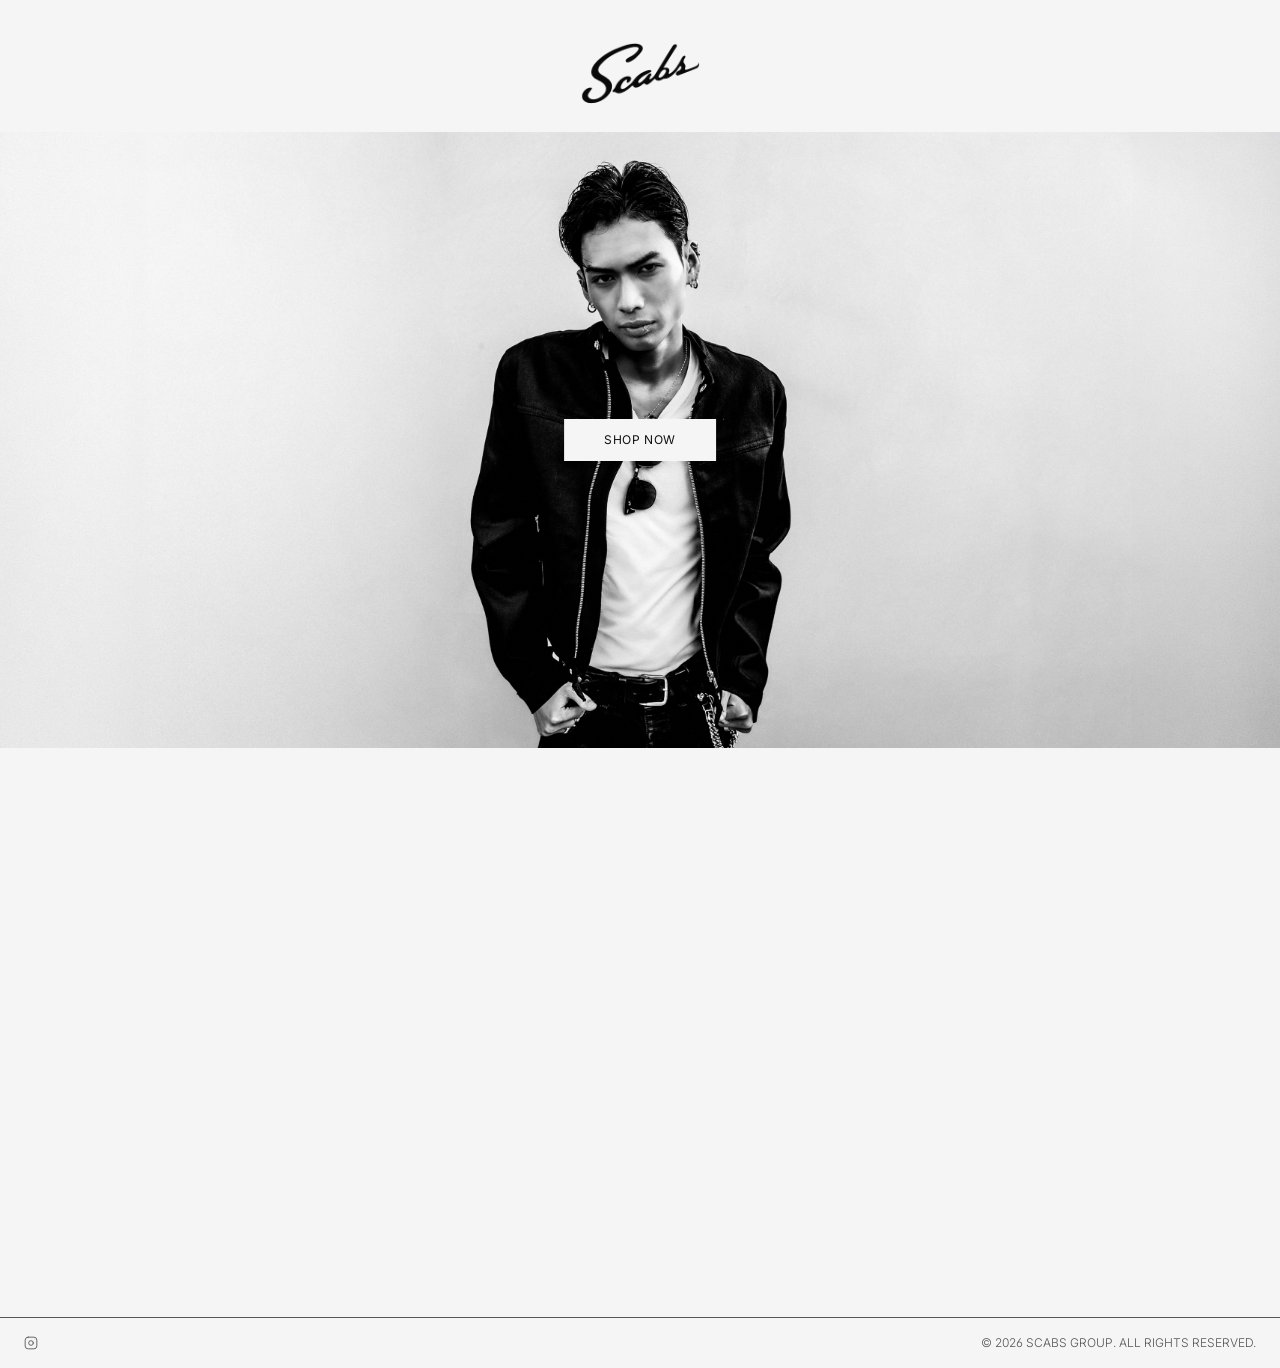
==== commit eac194ac: "Prep for publishing — meta tags, SEO, and code cleanup - Add og:, twitter:, canonical, and theme-col" ====
--- a/index.html
+++ b/index.html
@@ -3,9 +3,20 @@
 <head>
   <meta charset="UTF-8">
   <meta name="viewport" content="width=device-width, initial-scale=1.0">
-  <meta name="description" content="evan cafe racer — 05.30.2026. scabs group.">
+  <meta name="description" content="evan café racer — 05.30.2026. scabs group.">
   <title>scabs</title>
   <meta name="author" content="@sandithxyz">
+  <link rel="canonical" href="https://scabs.online">
+  <meta name="theme-color" content="#F5F5F5">
+  <meta property="og:type" content="website">
+  <meta property="og:title" content="scabs">
+  <meta property="og:description" content="evan café racer — 05.30.2026. scabs group.">
+  <meta property="og:url" content="https://scabs.online">
+  <meta property="og:image" content="https://scabs.online/assets/landing/landing.webp">
+  <meta name="twitter:card" content="summary_large_image">
+  <meta name="twitter:title" content="scabs">
+  <meta name="twitter:description" content="evan café racer — 05.30.2026. scabs group.">
+  <meta name="twitter:image" content="https://scabs.online/assets/landing/landing.webp">
   <link rel="icon" href="data:,">
   <link rel="preconnect" href="https://fonts.googleapis.com">
   <link rel="preconnect" href="https://fonts.gstatic.com" crossorigin>
--- a/style.css
+++ b/style.css
@@ -1097,7 +1097,7 @@
 
   .site-footer {
     margin-top: -16px;
-    padding-bottom: calc(var(--space-4) + 16px);
+    padding-bottom: var(--space-4);
   }
 
   .footer-copy__rights {
